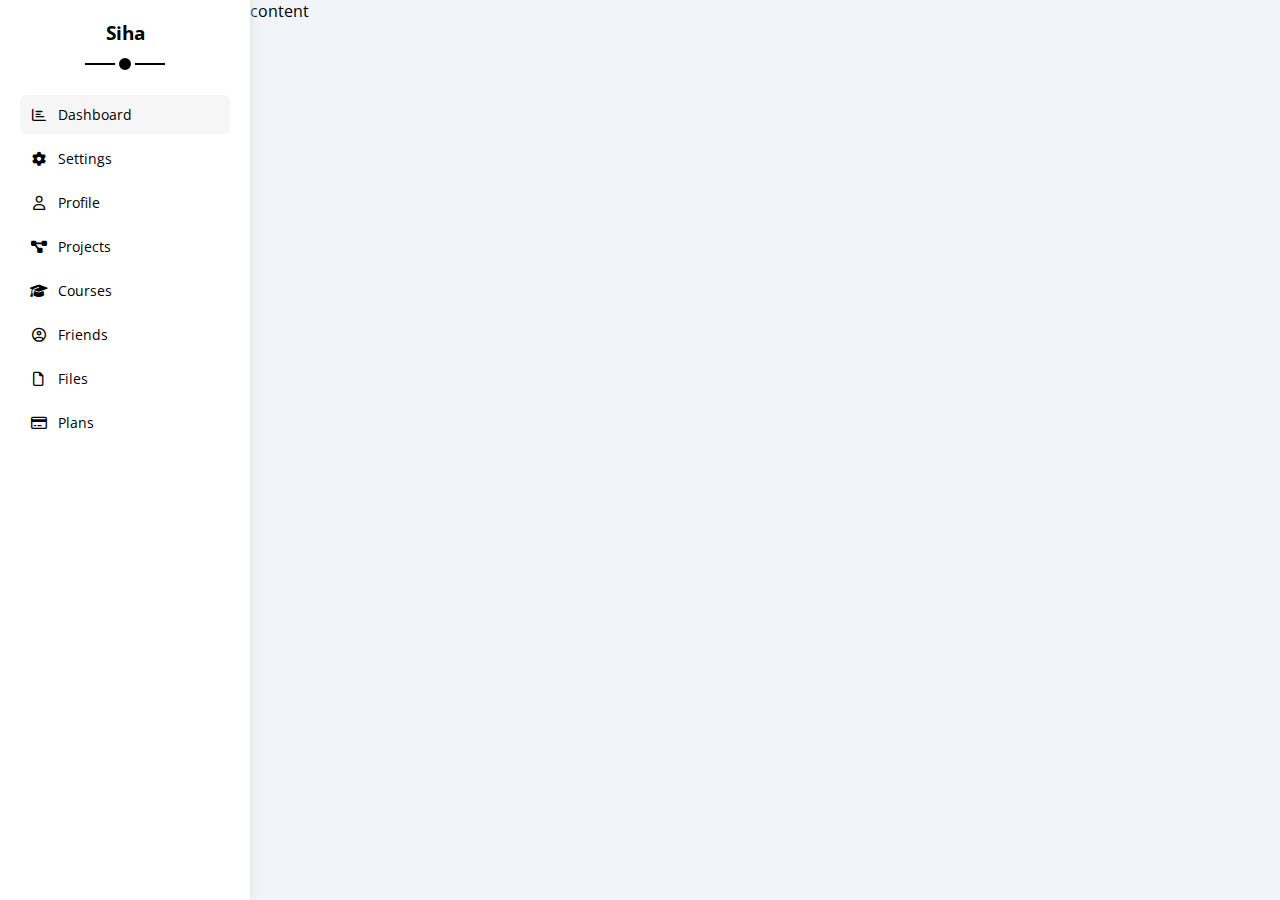
==== index.html @ 472c3530 "files and sidebar" ====
<!DOCTYPE html>
<html lang="en">
<head>
  <meta charset="UTF-8">
  <meta http-equiv="X-UA-Compatible" content="IE=edge">
  <meta name="viewport" content="width=device-width, initial-scale=1.0">
  <link rel="stylesheet" href="css/framework.css">
  <link rel="stylesheet" href="css/master.css">
  <link rel="stylesheet" href="css/all.min.css">
  <link rel="preconnect" href="https://fonts.googleapis.com" />
  <link rel="preconnect" href="https://fonts.gstatic.com" crossorigin />
  <link href="https://fonts.googleapis.com/css2?family=Open+Sans:wght@300;500&#038;display=swap" rel="stylesheet" />
  <title>Dashboard</title>
</head>
<body>
  <div class="page d-flex">
    <div class="sidebar bg-white p-20 p-relative">
      <h3 class="p-relative txt-c mt-0">Siha</h3>
      <ul>
        <li>
          <a class="active d-flex align-center fs-14 c-black rad-6 p-10" href="index.html">
            <i class="fa-regular fa-chart-bar fa-fw"></i>
            <span>Dashboard</span>
          </a>
        </li>
        <li>
          <a class="d-flex align-center fs-14 c-black rad-6 p-10" href="settings.html">
            <i class="fa-solid fa-gear fa-fw"></i>
            <span>Settings</span>
          </a>
        </li>
        <li>
          <a class="d-flex align-center fs-14 c-black rad-6 p-10" href="profile.html">
            <i class="fa-regular fa-user fa-fw"></i>
            <span>Profile</span>
          </a>
        </li>
        <li>
          <a class="d-flex align-center fs-14 c-black rad-6 p-10" href="projects.html">
            <i class="fa-solid fa-diagram-project fa-fw"></i>
            <span>Projects</span>
          </a>
        </li>
        <li>
          <a class="d-flex align-center fs-14 c-black rad-6 p-10" href="courses.html">
            <i class="fa-solid fa-graduation-cap fa-fw"></i>
            <span>Courses</span>
          </a>
        </li>
        <li>
          <a class="d-flex align-center fs-14 c-black rad-6 p-10" href="friends.html">
            <i class="fa-regular fa-circle-user fa-fw"></i>
            <span>Friends</span>
          </a>
        </li>
        <li>
          <a class="d-flex align-center fs-14 c-black rad-6 p-10" href="files.html">
            <i class="fa-regular fa-file fa-fw"></i>
            <span>Files</span>
          </a>
        </li>
        <li>
          <a class="d-flex align-center fs-14 c-black rad-6 p-10" href="plans.html">
            <i class="fa-regular fa-credit-card fa-fw"></i>
            <span>Plans</span>
          </a>
        </li>
      </ul>
    </div>
    <div class="content">content</div>
  </div>
</body>
</html>
---- css/framework.css ----
/* start box */
.d-flex {
  display: flex;
}
.align-center {
  align-items: center;
}
/* end box */
/* start padding + margin */
.p-10 {
  padding: 10px;
}
.p-20 {
  padding: 20px;
}
.m-20 {
  margin: 20px;
}
.mt-0 {
  margin-top: 0;
}
/* end padding + margin */
/* start color */
.bg-white {
  background-color: white;
}
.c-black {
  color: black;
}
/* end color */
/* start position */
.p-relative {
  position: relative;
}
/* end position */
/* start font */
.txt-c {
  text-align: center;
}
.fs-14 {
  font-size: 14px;
}
/* end font */
/* start border */
.rad-6 {
  border-radius: 6px;
}
/* end border */
---- css/master.css ----
* {
  box-sizing: border-box;
}
body {
  font-family: "Open Sans", sans-serif;
  margin: 0;
}
*:focus {
  outline: none;
}
a {
  text-decoration: none;
}
ul {
  list-style: none;
  padding: 0;
}
.page {
  background-color: #f1f5f9;
  min-height: 100vh;
}
/* start sidebar */
.sidebar {
  width: 250px;
  box-shadow: 0 0 10px #ddd;
}
.sidebar > h3 {
  margin-bottom: 50px;
}
.sidebar > h3::before,
.sidebar > h3::after {
  content: "";
  background-color: black;
  transform: translateX(-50%);
  position: absolute;
  left: 50%;
}
.sidebar > h3::before {
  width: 80px;
  height: 2px;
  bottom: -20px;
}
.sidebar > h3::after {
  width: 12px;
  height: 12px;
  bottom: -29px;
  border-radius: 50%;
  border: 4px solid white;
}
.sidebar ul li a {
  transition: 0.3s;
  margin-bottom: 5px;
}
.sidebar ul li a:hover,
.sidebar ul li a.active {
  background-color: #f6f6f6;
}
.sidebar ul li a span {
  font-size: 14px;
  margin-left: 10px;
}
@media (max-width: 767px) {
  .sidebar {
    width: 58px;
    padding: 10px;
  }
  .sidebar > h3 {
    font-size: 13px;
    margin-bottom: 15px;
  }
  .sidebar > h3::before,
  .sidebar > h3::after {
    display: none;
  }
  .sidebar ul li a span {
    display: none;
  }
}
/* end sidebar */
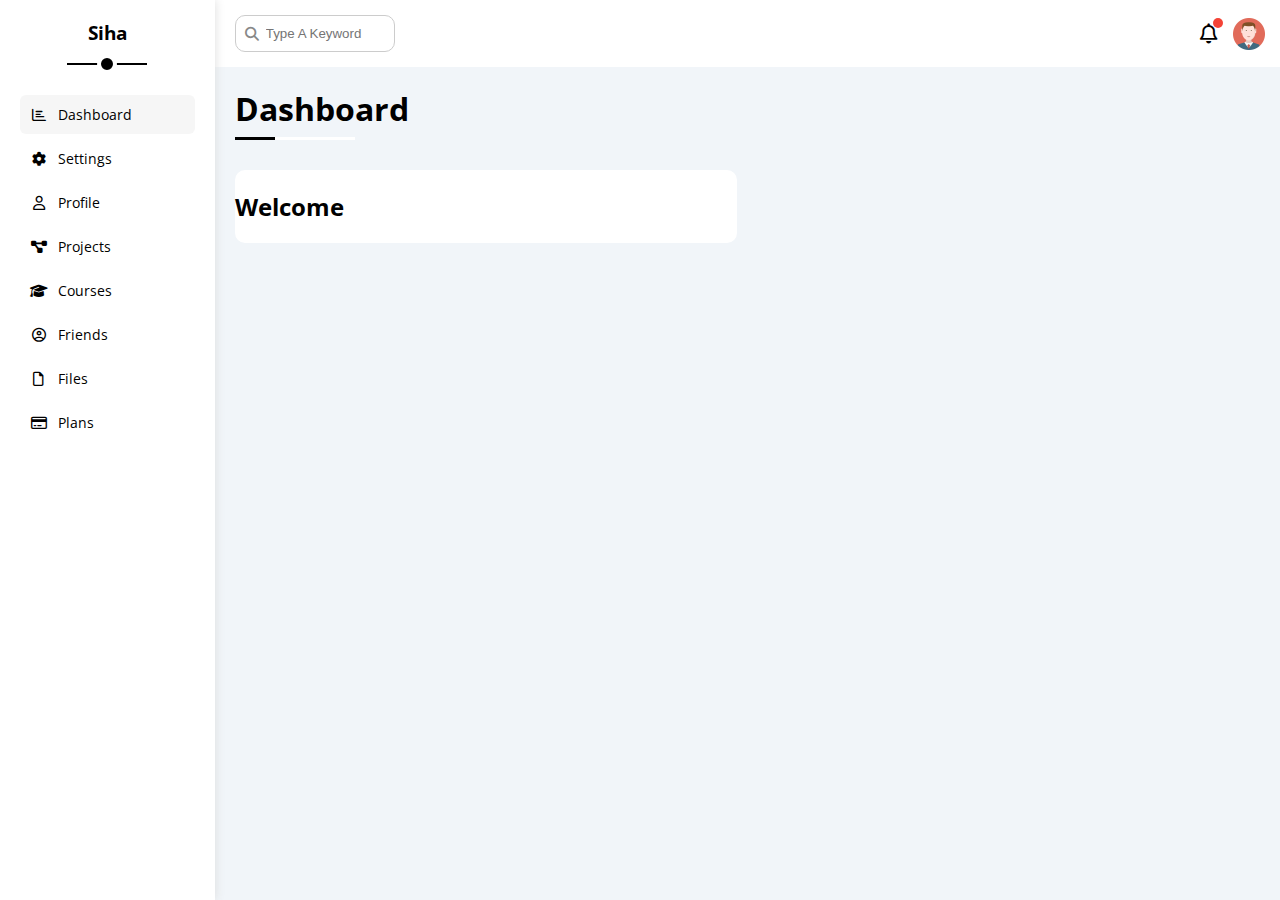
==== commit 3c09ee6e: "add header and content" ====
--- a/index.html
+++ b/index.html
@@ -67,7 +67,27 @@
         </li>
       </ul>
     </div>
-    <div class="content">content</div>
+    <div class="content w-full">
+      <!-- start head -->
+      <div class="head bg-white p-15 between-flex">
+        <div class="search p-relative">
+          <input class="p-10" type="search" placeholder="Type A Keyword">
+        </div>
+        <div class="icons d-flex align-center">
+          <span class="notification p-relative">
+            <i class="fa-regular fa-bell fa-lg"></i>
+          </span>
+          <img src="imgs/avatar.png" alt="photo">
+        </div>
+      </div>
+      <!-- end head -->
+      <h1 class="p-relative">Dashboard</h1>
+      <div class="wrapper d-grid gap-20">
+        <div class="welcome bg-white rad-10 txt-c-mobile block-mobile">
+          <h2>Welcome</h2>
+        </div>
+      </div>
+    </div>
   </div>
 </body>
 </html>--- a/css/framework.css
+++ b/css/framework.css
@@ -1,48 +1,247 @@
-/* start box */
+:root {
+  --blue-color: #0075ff;
+  --blue-alt-color: #0d69d5;
+  --orange-color: #f59e0b;
+  --green-color: #22c55e;
+  --red-color: #f44336;
+  --grey-color: #888;
+}
+/* Start Box */
 .d-flex {
   display: flex;
 }
+.f-wrap {
+  flex-wrap: wrap;
+}
 .align-center {
   align-items: center;
 }
-/* end box */
-/* start padding + margin */
+.space-between {
+  justify-content: space-between;
+}
+.d-grid {
+  display: grid;
+}
+.gap-20 {
+  gap: 20px;
+}
+.d-block {
+  display: block;
+}
+@media (max-width: 767px) {
+  .block-mobile {
+    display: block;
+  }
+  .hide-mobile {
+    display: none;
+  }
+}
+/* End Box */
+/* Start Padding + Margin */
 .p-10 {
   padding: 10px;
 }
+.p-15 {
+  padding: 15px;
+}
 .p-20 {
   padding: 20px;
 }
+.pt-10 {
+  padding-top: 10px;
+}
+.pt-15 {
+  padding-top: 15px;
+}
+.pt-20 {
+  padding-top: 20px;
+}
+.pb-10 {
+  padding-bottom: 10px;
+}
+.pb-15 {
+  padding-bottom: 15px;
+}
+.pb-20 {
+  padding-bottom: 20px;
+}
+.pl-15 {
+  padding-left: 15px;
+}
+.m-0 {
+  margin: 0;
+}
+.m-15 {
+  margin: 15px;
+}
 .m-20 {
   margin: 20px;
 }
 .mt-0 {
   margin-top: 0;
 }
-/* end padding + margin */
-/* start color */
+.mt-5 {
+  margin-top: 5px;
+}
+.mt-10 {
+  margin-top: 10px;
+}
+.mt-15 {
+  margin-top: 15px;
+}
+.mt-20 {
+  margin-top: 20px;
+}
+.mt-25 {
+  margin-top: 25px;
+}
+.mr-10 {
+  margin-right: 10px;
+}
+.mr-15 {
+  margin-right: 15px;
+}
+.mb-5 {
+  margin-bottom: 5px;
+}
+.mb-10 {
+  margin-bottom: 10px;
+}
+.mb-15 {
+  margin-bottom: 15px;
+}
+.mb-20 {
+  margin-bottom: 20px;
+}
+.mb-25 {
+  margin-bottom: 25px;
+}
+/* End Padding + Margin */
+/* Start Color */
+.c-black {
+  color: black;
+}
+.c-white {
+  color: white;
+}
+.c-grey {
+  color: var(--grey-color);
+}
+.c-red {
+  color: var(--red-color);
+}
+.c-green {
+  color: var(--green-color);
+}
+.c-blue {
+  color: var(--blue-color);
+}
+.c-orange {
+  color: var(--orange-color);
+}
+.bg-red {
+  background-color: var(--red-color);
+}
+.bg-green {
+  background-color: var(--green-color);
+}
+.bg-blue {
+  background-color: var(--blue-color);
+}
+.bg-orange {
+  background-color: var(--orange-color);
+}
 .bg-white {
   background-color: white;
 }
-.c-black {
-  color: black;
-}
-/* end color */
-/* start position */
+.bg-eee {
+  background-color: #eee;
+}
+/* End Color */
+/* Start Position */
 .p-relative {
   position: relative;
 }
-/* end position */
-/* start font */
+.p-absolute {
+  position: absolute;
+}
+/* End Position */
+/* Start Font */
 .txt-c {
   text-align: center;
 }
+.fs-13 {
+  font-size: 13px;
+}
 .fs-14 {
   font-size: 14px;
 }
-/* end font */
-/* start border */
+.fs-15 {
+  font-size: 15px;
+}
+.fs-25 {
+  font-size: 25px;
+}
+.fw-bold {
+  font-weight: bold;
+}
+@media (max-width: 767px) {
+  .txt-c-mobile {
+    text-align: center;
+  }
+}
+/* End Font */
+/* Start Border */
 .rad-6 {
   border-radius: 6px;
 }
-/* end border */+.rad-10 {
+  border-radius: 10px;
+}
+.rad-half {
+  border-radius: 50%;
+}
+.b-none {
+  border: none;
+}
+.border-ccc {
+  border: 1px solid #ccc;
+}
+.border-eee {
+  border: 1px solid #eee;
+}
+
+/* End Border */
+/* Start Width + Height */
+.w-full {
+  width: 100%;
+}
+.w-100 {
+  width: 100px;
+}
+.w-fit {
+  width: fit-content;
+}
+.h-full {
+  height: 100%;
+}
+.h-100 {
+  height: 100px;
+}
+/* End Width + Height */
+/* Start Components */
+.center-flex {
+  display: flex;
+  align-items: center;
+  justify-content: center;
+}
+.between-flex {
+  display: flex;
+  align-items: center;
+  justify-content: space-between;
+}
+.btn-shape {
+  padding: 4px 10px;
+  border-radius: 6px;
+}
+/* End Components */--- a/css/master.css
+++ b/css/master.css
@@ -1,3 +1,11 @@
+:root {
+  --blue-color: #0075ff;
+  --blue-alt-color: #0d69d5;
+  --orange-color: #f59e0b;
+  --green-color: #22c55e;
+  --red-color: #f44336;
+  --grey-color: #888;
+}
 * {
   box-sizing: border-box;
 }
@@ -14,6 +22,18 @@
 ul {
   list-style: none;
   padding: 0;
+}
+::-webkit-scrollbar {
+  width: 15px;
+}
+::-webkit-scrollbar-track {
+  background-color: white;
+}
+::-webkit-scrollbar-thumb {
+  background-color: var(--blue-color);
+}
+::-webkit-scrollbar-thumb:hover {
+  background-color: var(--blue-alt-color);
 }
 .page {
   background-color: #f1f5f9;
@@ -76,4 +96,81 @@
     display: none;
   }
 }
-/* end sidebar */+/* end sidebar */
+/* start content */
+.content {
+  overflow: hidden;
+}
+.head .search::before {
+  font-family: var(--fa-style-family-classic);
+  content: "\f002";
+  font-weight: 900;
+  position: absolute;
+  left: 15px;
+  top: 50%;
+  transform: translateY(-50%);
+  font-size: 14px;
+  color: var(--grey-color);
+}
+.head .search input {
+  border: 1px solid #ccc;
+  border-radius: 10px;
+  margin-left: 5px;
+  padding-left: 30px;
+  width: 160px;
+  transition: width 0.3s; 
+}
+.head .search input:focus {
+  width: 200px;
+}
+.head .search input:focus::placeholder {
+  opacity: 0;
+}
+.head .icons .notification::before {
+  content: "";
+  position: absolute;
+  width: 10px;
+  height: 10px;
+  background: var(--red-color);
+  border-radius: 50%;
+  right: -5px;
+  top: -5px;
+}
+.head .icons img {
+  width: 32px;
+  height: 32px;
+  margin-left: 15px;
+}
+.page h1 {
+  margin: 20px 20px 40px;
+}
+.page h1::before,
+.page h1::after {
+  content: "";
+  height: 3px;
+  position: absolute;
+  bottom: -10px;
+  left: 0;
+}
+.page h1::before {
+  background-color: white;
+  width: 120px;
+}
+.page h1::after {
+  background-color: black;
+  width: 40px;
+}
+.wrapper {
+  grid-template-columns: repeat(auto-fill, minmax(450px, 1fr));
+  margin-left: 20px;
+  margin-right: 20px;
+}
+@media (max-width: 767px) {
+  .wrapper {
+    grid-template-columns: minmax(200px, 1fr);
+    margin-left: 10px;
+    margin-right: 10px;
+    gap: 10px;
+  }
+}
+/* end content */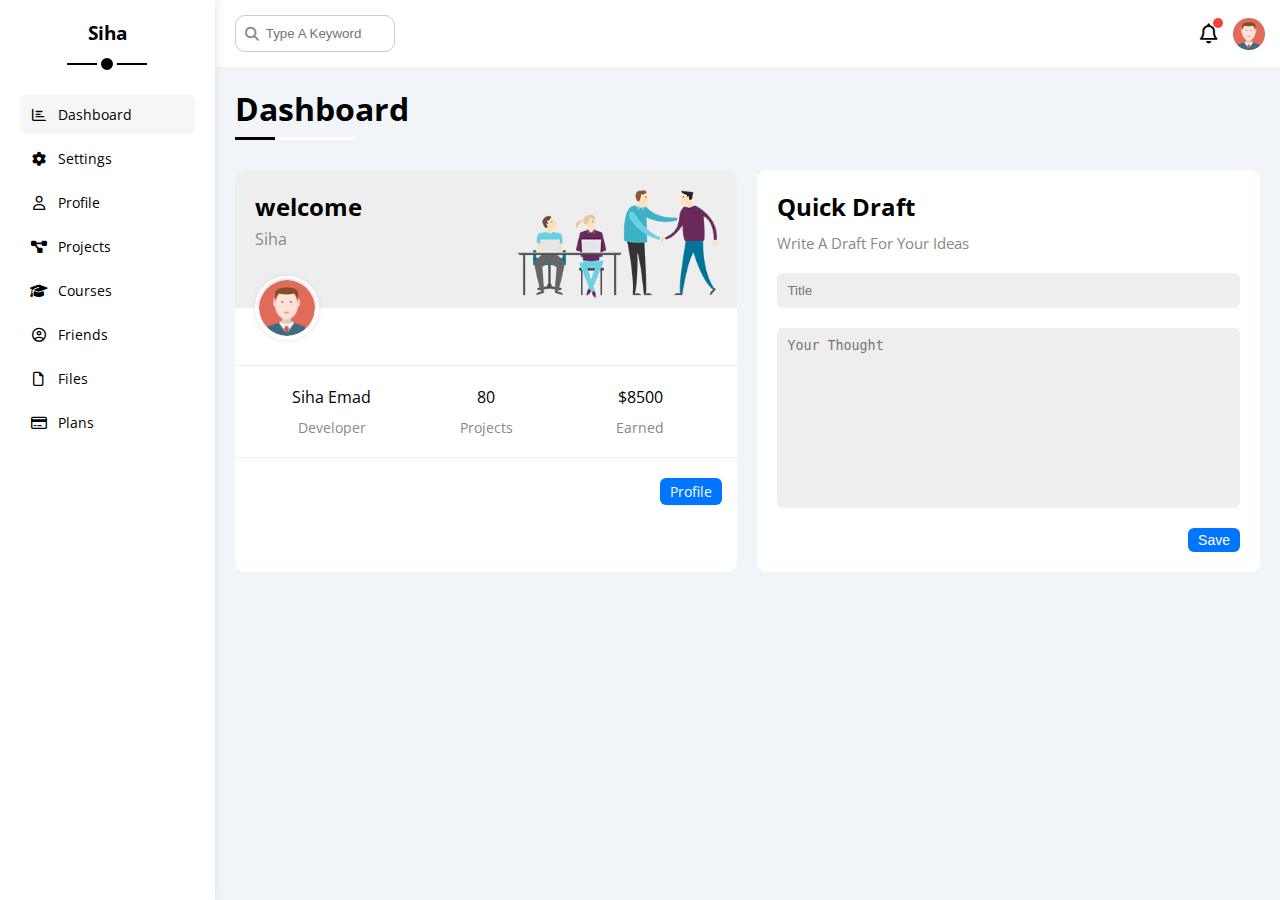
==== commit 2a3867c1: "add 2 widget" ====
--- a/index.html
+++ b/index.html
@@ -83,9 +83,35 @@
       <!-- end head -->
       <h1 class="p-relative">Dashboard</h1>
       <div class="wrapper d-grid gap-20">
+        <!-- start welcome widget -->
         <div class="welcome bg-white rad-10 txt-c-mobile block-mobile">
-          <h2>Welcome</h2>
+          <div class="intro p-20 d-flex space-between bg-eee">
+            <div>
+              <h2 class="m-0">welcome</h2>
+              <p class="c-grey mt-5">Siha</p>
+            </div>
+            <img class="hide-mobile" src="imgs/welcome.png" alt="photo">
+          </div>
+          <img src="imgs/avatar.png" alt="photo" class="avatar">
+          <div class="body txt-c d-flex p-20 mt-20 mb-20 block-mobile">
+            <div>Siha Emad <span class="d-block c-grey fs-14 mt-10">Developer</span></div>
+            <div>80 <span class="d-block c-grey fs-14 mt-10">Projects</span></div>
+            <div>$8500 <span class="d-block c-grey fs-14 mt-10">Earned</span></div>
+          </div>
+          <a href="profile.html" class="visit d-block fs-14 bg-blue c-white w-fit btn-shape">Profile</a>
         </div>
+        <!-- end welcome widget -->
+        <!-- start quick draft widget -->
+        <div class="quick-draft p-20 bg-white rad-10">
+          <h2 class="mt-0 mb-10">Quick Draft</h2>
+          <p class="mt-0 mb-20 c-grey fs-15">Write A Draft For Your Ideas</p>
+          <form>
+            <input class="d-block mb-20 w-full p-10 b-none bg-eee rad-6" type="text" placeholder="Title">
+            <textarea class="d-block mb-20 w-full p-10 b-none bg-eee rad-6" placeholder="Your Thought"></textarea>
+            <input class="save d-block fs-14 bg-blue c-white b-none w-fit btn-shape" type="submit" value="Save">
+          </form>
+        </div>
+        <!-- end quick draft widget -->
       </div>
     </div>
   </div>
--- a/css/master.css
+++ b/css/master.css
@@ -173,4 +173,62 @@
     gap: 10px;
   }
 }
-/* end content */+/* end content */
+/* start welcome widget */
+.welcome {
+  overflow: hidden;
+}
+.welcome .intro img {
+  width: 200px;
+  margin-bottom: -10px;
+}
+.welcome .avatar {
+  width: 64px;
+  height: 64px;
+  border: 2px solid white;
+  border-radius: 50%;
+  padding: 2px;
+  box-shadow: 0 0 5px #ddd;
+  margin-left: 20px;
+  margin-top: -32px;
+}
+.welcome .body {
+  border-top: 1px solid #eee;
+  border-bottom: 1px solid #eee;
+}
+.welcome .body > div {
+  flex: 1;
+}
+.welcome .visit {
+  margin: 0 15px 15px auto;
+  transition: 0.3s;
+}
+.welcome .visit:hover {
+  background-color: var(--blue-alt-color);
+}
+@media (max-width: 767px) {
+  .welcome .intro {
+    padding-bottom: 30px;
+  }
+  .welcome .avatar {
+    margin-left: 0;
+  }
+  .welcome .body > div:not(:last-child) {
+    margin-bottom: 20px;
+  }
+}
+/* end welcome widget */
+/* start quick draft widget */
+.quick-draft textarea {
+  resize: none;
+  min-height: 180px;
+}
+.quick-draft .save {
+  margin-left: auto;
+  transition: 0.3s;
+  cursor: pointer;
+}
+.quick-draft .save:hover {
+  background-color: var(--blue-alt-color);
+}
+/* end quick draft widget */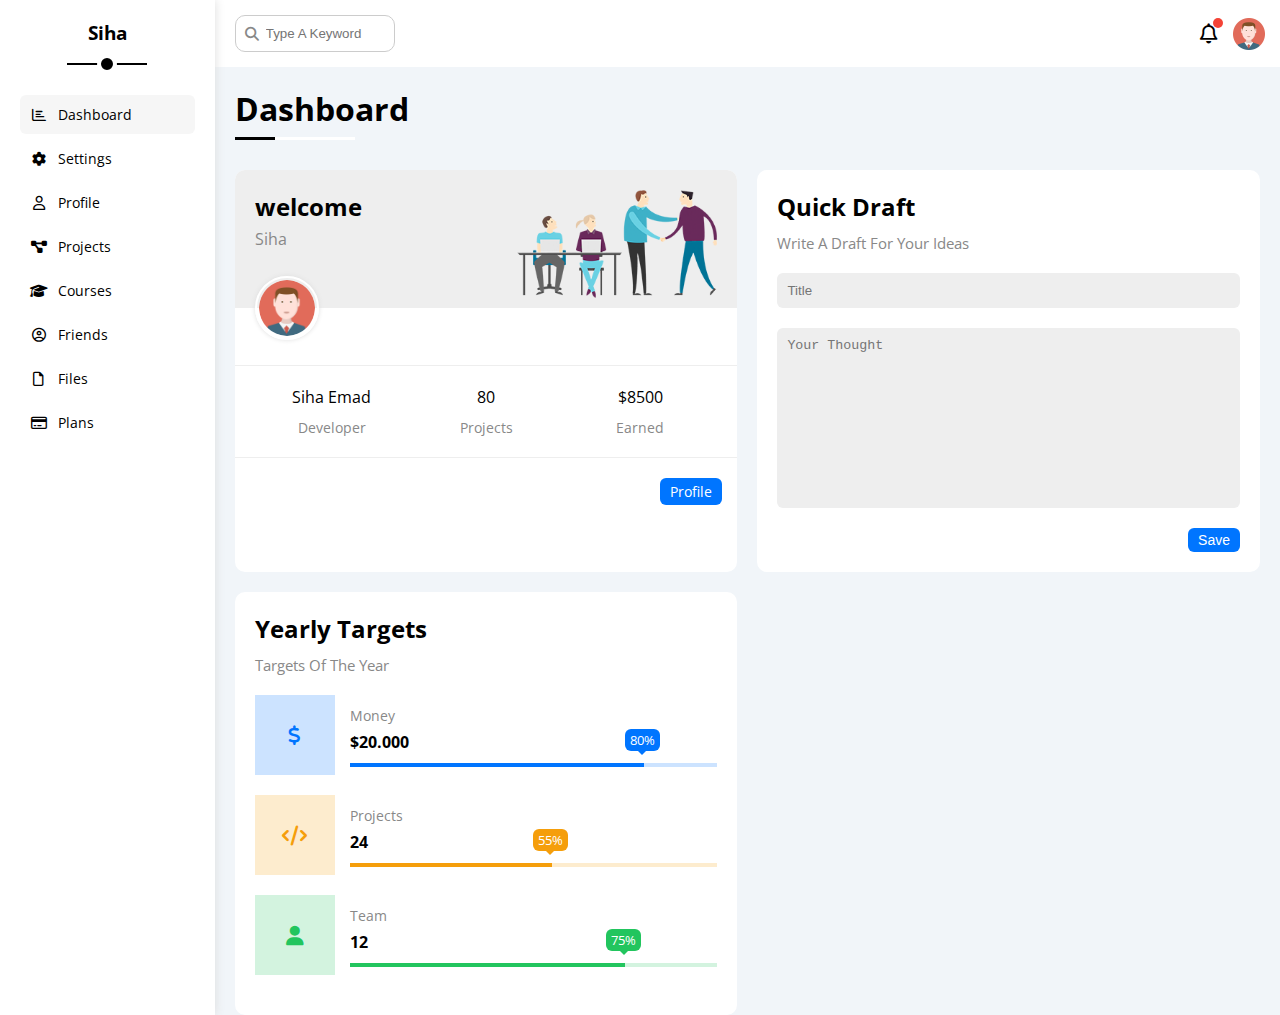
==== commit 8c56be41: "add targets widget" ====
--- a/index.html
+++ b/index.html
@@ -112,6 +112,54 @@
           </form>
         </div>
         <!-- end quick draft widget -->
+        <!-- start targets -->
+        <div class="targets p-20 bg-white rad-10">
+          <h2 class="mt-0 mb-10">Yearly Targets</h2>
+          <p class="mt-0 mb-20 c-grey fs-15">Targets Of The Year</p>
+          <div class="target-row mb-20 d-flex align-center blue">
+            <div class="icon center-flex">
+              <i class="fa-solid fa-dollar-sign fa-lg c-blue"></i>
+            </div>
+            <div class="details">
+              <span class="fs-14 c-grey">Money</span>
+              <span class="d-block mt-5 mb-10 fw-bold">$20.000</span>
+              <div class="progress p-relative">
+                <span class="bg-blue blue" style="width: 80%">
+                  <span class="bg-blue">80%</span>
+                </span>
+              </div>
+            </div>
+          </div>
+          <div class="target-row mb-20 d-flex align-center orange">
+            <div class="icon center-flex">
+              <i class="fa-solid fa-code fa-lg c-orange"></i>
+            </div>
+            <div class="details">
+              <span class="fs-14 c-grey">Projects</span>
+              <span class="d-block mt-5 mb-10 fw-bold">24</span>
+              <div class="progress p-relative">
+                <span class="bg-orange orange" style="width: 55%">
+                  <span class="bg-orange">55%</span>
+                </span>
+              </div>
+            </div>
+          </div>
+          <div class="target-row mb-20 d-flex align-center green">
+            <div class="icon center-flex">
+              <i class="fa-solid fa-user fa-lg c-green"></i>
+            </div>
+            <div class="details">
+              <span class="fs-14 c-grey">Team</span>
+              <span class="d-block mt-5 mb-10 fw-bold">12</span>
+              <div class="progress p-relative">
+                <span class="bg-green green" style="width: 75%">
+                  <span class="bg-green">75%</span>
+                </span>
+              </div>
+            </div>
+          </div>
+        </div>
+        <!-- end targets -->
       </div>
     </div>
   </div>
--- a/css/master.css
+++ b/css/master.css
@@ -231,4 +231,63 @@
 .quick-draft .save:hover {
   background-color: var(--blue-alt-color);
 }
-/* end quick draft widget */+/* end quick draft widget */
+/* start targets */
+.targets .target-row .icon {
+  width: 80px;
+  height: 80px;
+  margin-right: 15px;
+}
+.targets .details {
+  flex: 1;
+}
+.targets .details .progress {
+  height: 4px;
+}
+.targets .details .progress > span {
+  position: absolute;
+  left: 0;
+  top: 0;
+  height: 100%;
+}
+.targets .details .progress > span span {
+  position: absolute;
+  bottom: 16px;
+  right: -16px;
+  color: white;
+  padding: 2px 5px;
+  border-radius: 6px;
+  font-size: 13px;
+}
+.targets .details .progress > span span::after {
+  content: "";
+  border-color: transparent;
+  border-width: 5px;
+  border-style: solid;
+  position: absolute;
+  bottom: -9px;
+  left: 50%;
+  transform: translateX(-50%);
+}
+.targets .details .progress > .blue span::after {
+  border-top-color: var(--blue-color);
+}
+.targets .details .progress > .orange span::after {
+  border-top-color: var(--orange-color);
+}
+.targets .details .progress > .green span::after {
+  border-top-color: var(--green-color);
+}
+.blue .icon,
+.blue .progress {
+  background-color: rgb(0 117 255 / 20%);
+}
+.orange .icon,
+.orange .progress {
+  background-color: rgb(245 158 11 / 20%);
+}
+.green .icon,
+.green .progress {
+  background-color: rgb(34 197 94 / 20%);
+}
+/* end targets */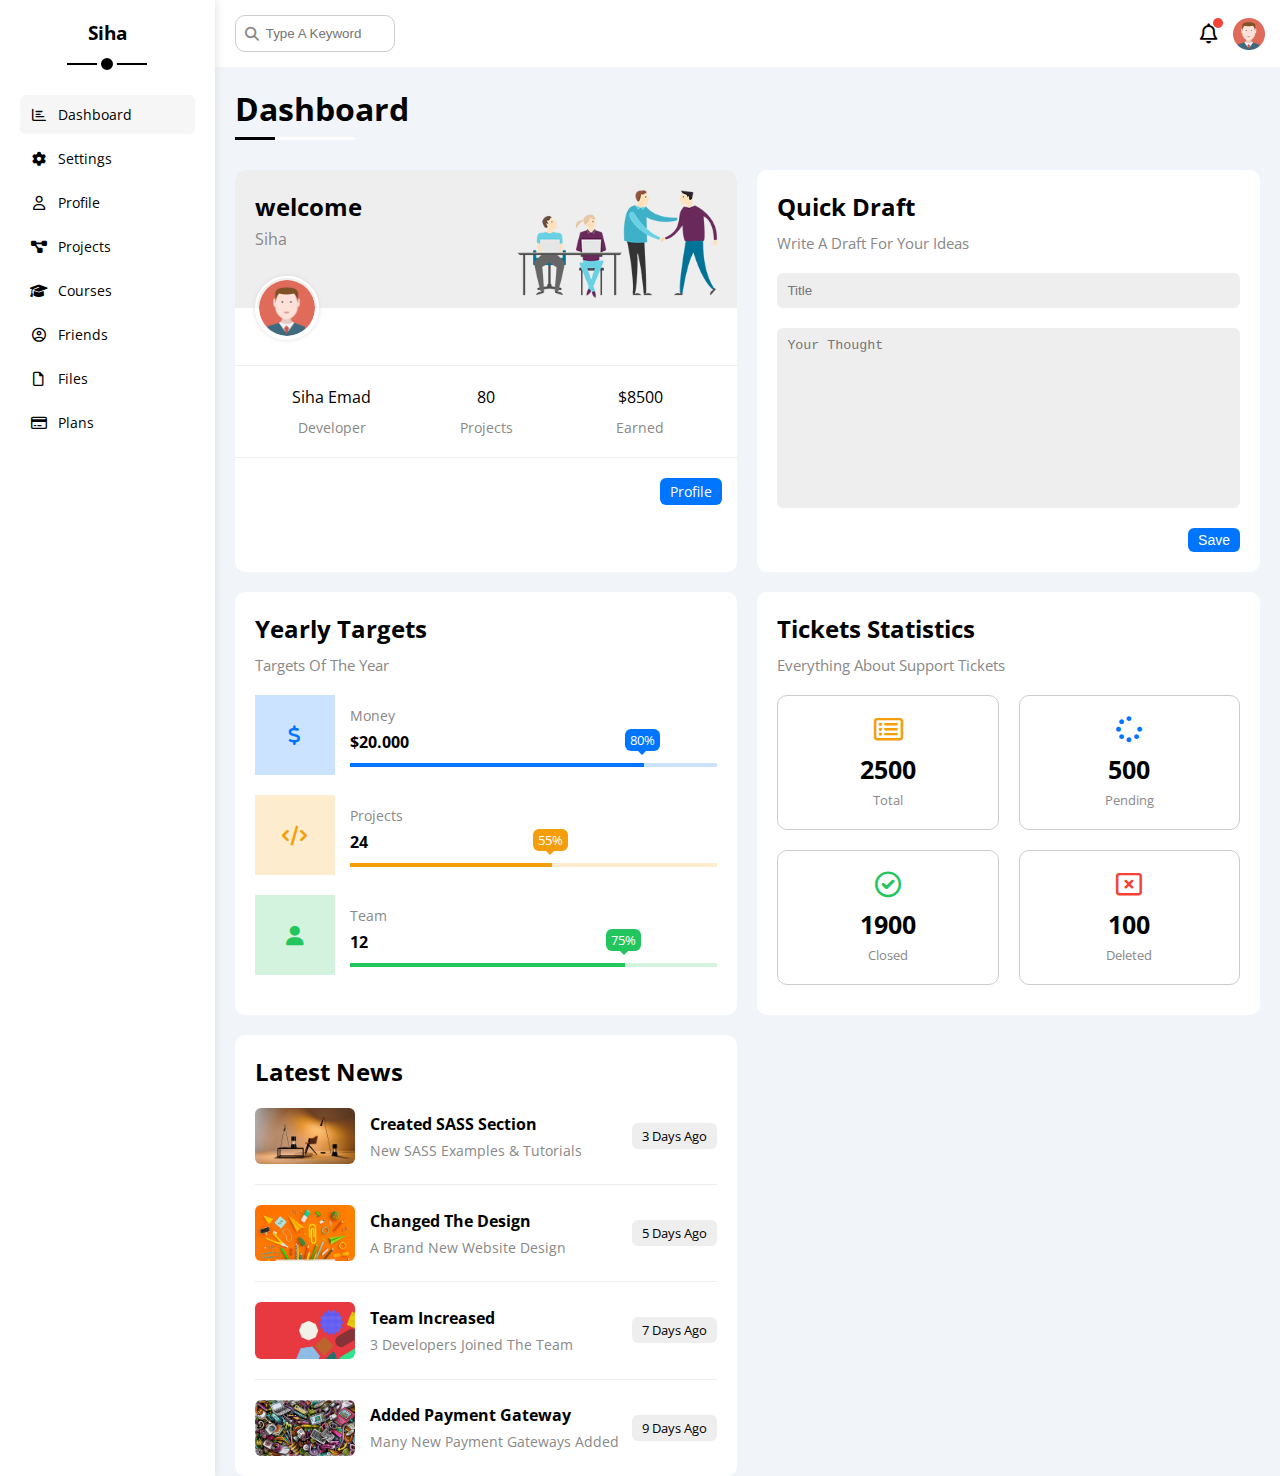
==== commit b5c87a4f: "add 2 widget" ====
--- a/index.html
+++ b/index.html
@@ -112,7 +112,7 @@
           </form>
         </div>
         <!-- end quick draft widget -->
-        <!-- start targets -->
+        <!-- start targets widget -->
         <div class="targets p-20 bg-white rad-10">
           <h2 class="mt-0 mb-10">Yearly Targets</h2>
           <p class="mt-0 mb-20 c-grey fs-15">Targets Of The Year</p>
@@ -159,7 +159,72 @@
             </div>
           </div>
         </div>
-        <!-- end targets -->
+        <!-- end targets widget -->
+        <!-- start ticket widget -->
+        <div class="tickets p-20 bg-white rad-10">
+          <h2 class="mt-0 mb-10">Tickets Statistics</h2>
+          <p class="mt-0 mb-20 c-grey fs-15">Everything About Support Tickets</p>
+          <div class="d-flex txt-c gap-20 f-wrap">
+            <div class="box p-20 rad-10 fs-13 c-grey">
+              <i class="fa-regular fa-rectangle-list fa-2x mb-10 c-orange"></i>
+              <span class="d-block c-black fw-bold fs-25 mb-5">2500</span>
+              Total
+            </div>
+            <div class="box p-20 rad-10 fs-13 c-grey">
+              <i class="fa-solid fa-spinner fa-2x mb-10 c-blue"></i>
+              <span class="d-block c-black fw-bold fs-25 mb-5">500</span>
+              Pending
+            </div>
+            <div class="box p-20 rad-10 fs-13 c-grey">
+              <i class="fa-regular fa-circle-check fa-2x mb-10 c-green"></i>
+              <span class="d-block c-black fw-bold fs-25 mb-5">1900</span>
+              Closed
+            </div>
+            <div class="box p-20 rad-10 fs-13 c-grey">
+              <i class="fa-regular fa-rectangle-xmark fa-2x mb-10 c-red"></i>
+              <span class="d-block c-black fw-bold fs-25 mb-5">100</span>
+              Deleted
+            </div>
+          </div>
+        </div>
+        <!-- end ticket widget -->
+        <!-- start latest news -->
+        <div class="latest-news p-20 bg-white rad-10 txt-c-mobile">
+          <h2 class="mt-0 mb-20">Latest News</h2>
+          <div class="news-row d-flex align-center">
+            <img src="imgs/news-01.png" alt="photo">
+            <div class="info">
+              <h3>Created SASS Section</h3>
+              <p class="m-0 fs-14 c-grey">New SASS Examples & Tutorials</p>
+            </div>
+            <div class="btn-shape bg-eee fs-13 label">3 Days Ago</div>
+          </div>
+          <div class="news-row d-flex align-center">
+            <img src="imgs/news-02.png" alt="photo">
+            <div class="info">
+              <h3>Changed The Design</h3>
+              <p class="m-0 fs-14 c-grey">A Brand New Website Design</p>
+            </div>
+            <div class="btn-shape bg-eee fs-13 label">5 Days Ago</div>
+          </div>
+          <div class="news-row d-flex align-center">
+            <img src="imgs/news-03.png" alt="photo">
+            <div class="info">
+              <h3>Team Increased</h3>
+              <p class="m-0 fs-14 c-grey">3 Developers Joined The Team</p>
+            </div>
+            <div class="btn-shape bg-eee fs-13 label">7 Days Ago</div>
+          </div>
+          <div class="news-row d-flex align-center">
+            <img src="imgs/news-04.png" alt="photo">
+            <div class="info">
+              <h3>Added Payment Gateway</h3>
+              <p class="m-0 fs-14 c-grey">Many New Payment Gateways Added</p>
+            </div>
+            <div class="btn-shape bg-eee fs-13 label">9 Days Ago</div>
+          </div>
+        </div>
+        <!-- end latest news -->
       </div>
     </div>
   </div>
--- a/css/master.css
+++ b/css/master.css
@@ -290,4 +290,43 @@
 .green .progress {
   background-color: rgb(34 197 94 / 20%);
 }
-/* end targets */+/* end targets */
+/* start tickets */
+.tickets .box {
+  border: 1px solid #ccc;
+  width: calc(50% - 10px);
+}
+@media (max-width: 767px) {
+  .tickets .box {
+    width: 100%;
+  }
+}
+/* end tickets */
+/* start latest news */
+.latest-news .news-row:not(:last-of-type) {
+  margin-bottom: 20px;
+  padding-bottom: 20px;
+  border-bottom: 1px solid #eee;
+}
+.latest-news .news-row img {
+  width: 100px;
+  border-radius: 6px;
+  margin-right: 15px;
+}
+.latest-news .info {
+  flex-grow: 1;
+}
+.latest-news .info h3 {
+  margin: 0 0 6px;
+  font-size: 16px;
+}
+@media (max-width: 767px) {
+  .latest-news .news-row {
+    display: block;
+  }
+  .latest-news .news-row .label {
+    margin: 10px auto;
+    width: fit-content;
+  }
+}
+/* end latest news */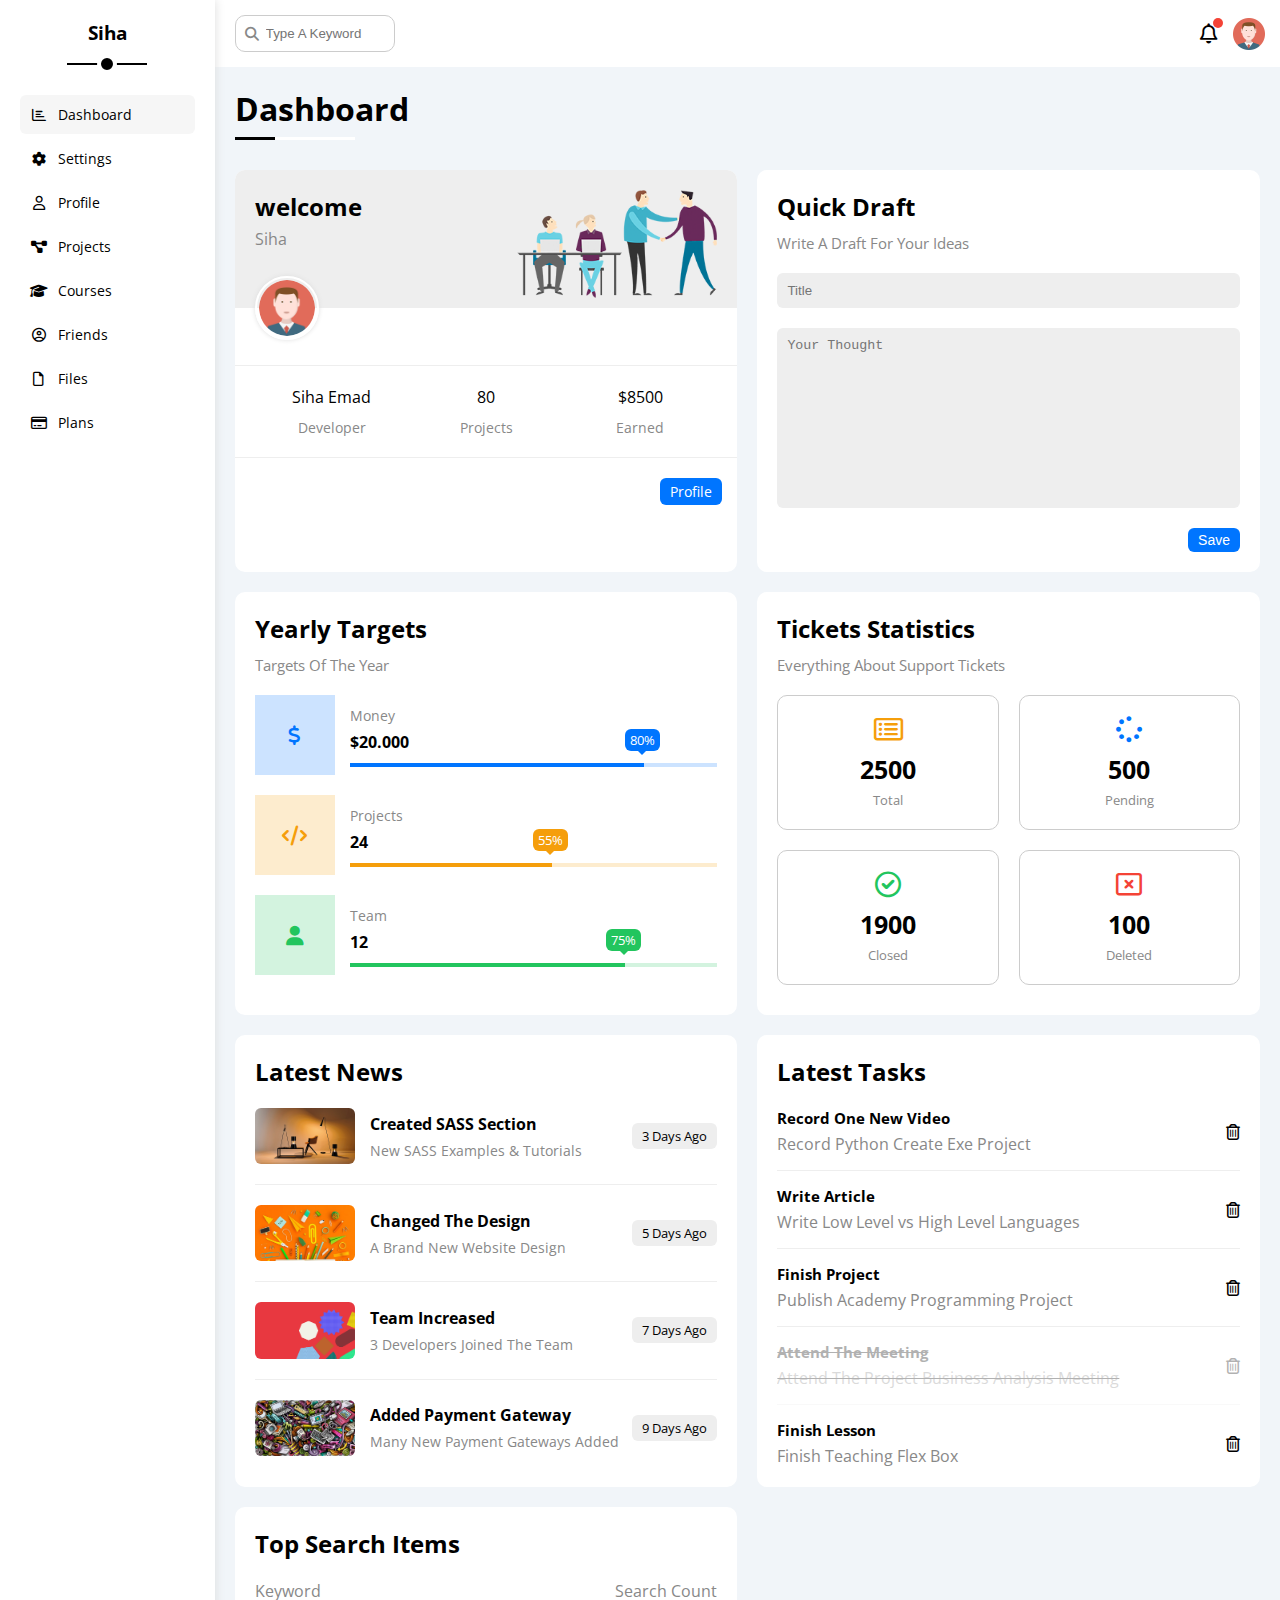
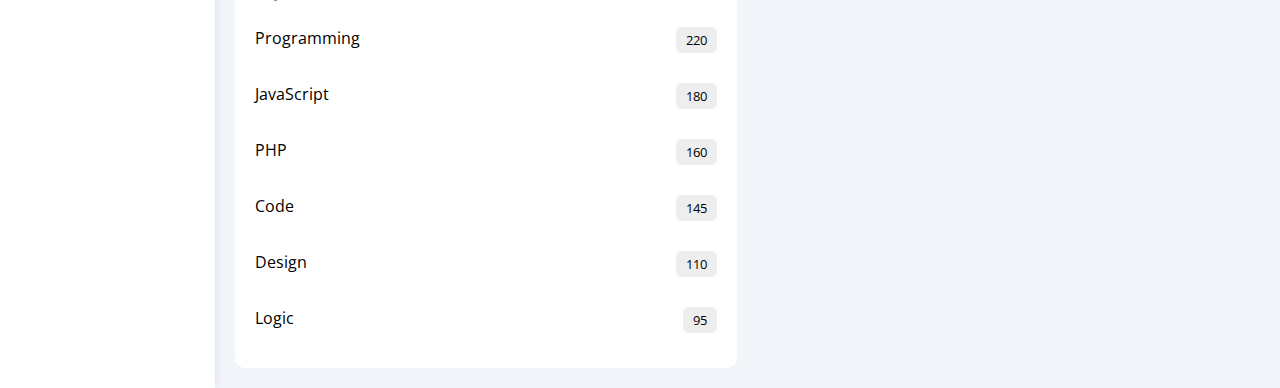
==== commit 334dd71d: "add 2 widget" ====
--- a/index.html
+++ b/index.html
@@ -225,6 +225,79 @@
           </div>
         </div>
         <!-- end latest news -->
+        <!-- start tasks -->
+        <div class="tasks p-20 bg-white rad-10">
+          <h2 class="mt-0 mb-20">Latest Tasks</h2>
+          <div class="task-row between-flex">
+            <div class="info">
+              <h3 class="mt-0 mb-5 fs-15">Record One New Video</h3>
+              <p class="m-0 c-grey">Record Python Create Exe Project</p>
+            </div>
+            <i class="fa-regular fa-trash-can delete"></i>
+          </div>
+          <div class="task-row between-flex">
+            <div class="info">
+              <h3 class="mt-0 mb-5 fs-15">Write Article</h3>
+              <p class="m-0 c-grey">Write Low Level vs High Level Languages</p>
+            </div>
+            <i class="fa-regular fa-trash-can delete"></i>
+          </div>
+          <div class="task-row between-flex">
+            <div class="info">
+              <h3 class="mt-0 mb-5 fs-15">Finish Project</h3>
+              <p class="m-0 c-grey">Publish Academy Programming Project</p>
+            </div>
+            <i class="fa-regular fa-trash-can delete"></i>
+          </div>
+          <div class="task-row between-flex done">
+            <div class="info">
+              <h3 class="mt-0 mb-5 fs-15">Attend The Meeting</h3>
+              <p class="m-0 c-grey">Attend The Project Business Analysis Meeting</p>
+            </div>
+            <i class="fa-regular fa-trash-can delete"></i>
+          </div>
+          <div class="task-row between-flex">
+            <div class="info">
+              <h3 class="mt-0 mb-5 fs-15">Finish Lesson</h3>
+              <p class="m-0 c-grey">Finish Teaching Flex Box</p>
+            </div>
+            <i class="fa-regular fa-trash-can delete"></i>
+          </div>
+        </div>
+        <!-- end tasks -->
+        <!-- start top search word widget -->
+        <div class="search-items p-20 bg-white rad-10">
+          <h2 class="mt-0 mb-20">Top Search Items</h2>
+          <div class="items-head d-flex space-between c-grey mb-10">
+            <div>Keyword</div>
+            <div>Search Count</div>
+          </div>
+          <div class="items d-flex space-between pt-15 pb-15">
+            <span>Programming</span>
+            <span class="bg-eee fs-13 btn-shape">220</span>
+          </div>
+          <div class="items d-flex space-between pt-15 pb-15">
+            <span>JavaScript</span>
+            <span class="bg-eee btn-shape fs-13">180</span>
+          </div>
+          <div class="items d-flex space-between pt-15 pb-15">
+            <span>PHP</span>
+            <span class="bg-eee btn-shape fs-13">160</span>
+          </div>
+          <div class="items d-flex space-between pt-15 pb-15">
+            <span>Code</span>
+            <span class="bg-eee btn-shape fs-13">145</span>
+          </div>
+          <div class="items d-flex space-between pt-15 pb-15">
+            <span>Design</span>
+            <span class="bg-eee btn-shape fs-13">110</span>
+          </div>
+          <div class="items d-flex space-between pt-15 pb-15">
+            <span>Logic</span>
+            <span class="bg-eee btn-shape fs-13">95</span>
+          </div>
+        </div>
+        <!-- end top search word widget -->
       </div>
     </div>
   </div>
--- a/css/master.css
+++ b/css/master.css
@@ -164,6 +164,7 @@
   grid-template-columns: repeat(auto-fill, minmax(450px, 1fr));
   margin-left: 20px;
   margin-right: 20px;
+  margin-bottom: 20px;
 }
 @media (max-width: 767px) {
   .wrapper {
@@ -329,4 +330,27 @@
     width: fit-content;
   }
 }
-/* end latest news */+/* end latest news */
+/* start tasks */
+.tasks .task-row:not(:last-of-type) {
+  margin-bottom: 15px;
+  padding-bottom: 15px;
+  border-bottom: 1px solid #eee;
+}
+.tasks .info {
+  flex-grow: 1;
+}
+.tasks .done {
+  opacity: 0.3;
+}
+.tasks .done .info {
+  text-decoration: line-through;
+}
+.tasks .delete {
+  cursor: pointer;
+  transition: 0.3s;
+}
+.tasks .delete:hover {
+  color: var(--red-color);
+}
+/* end tasks */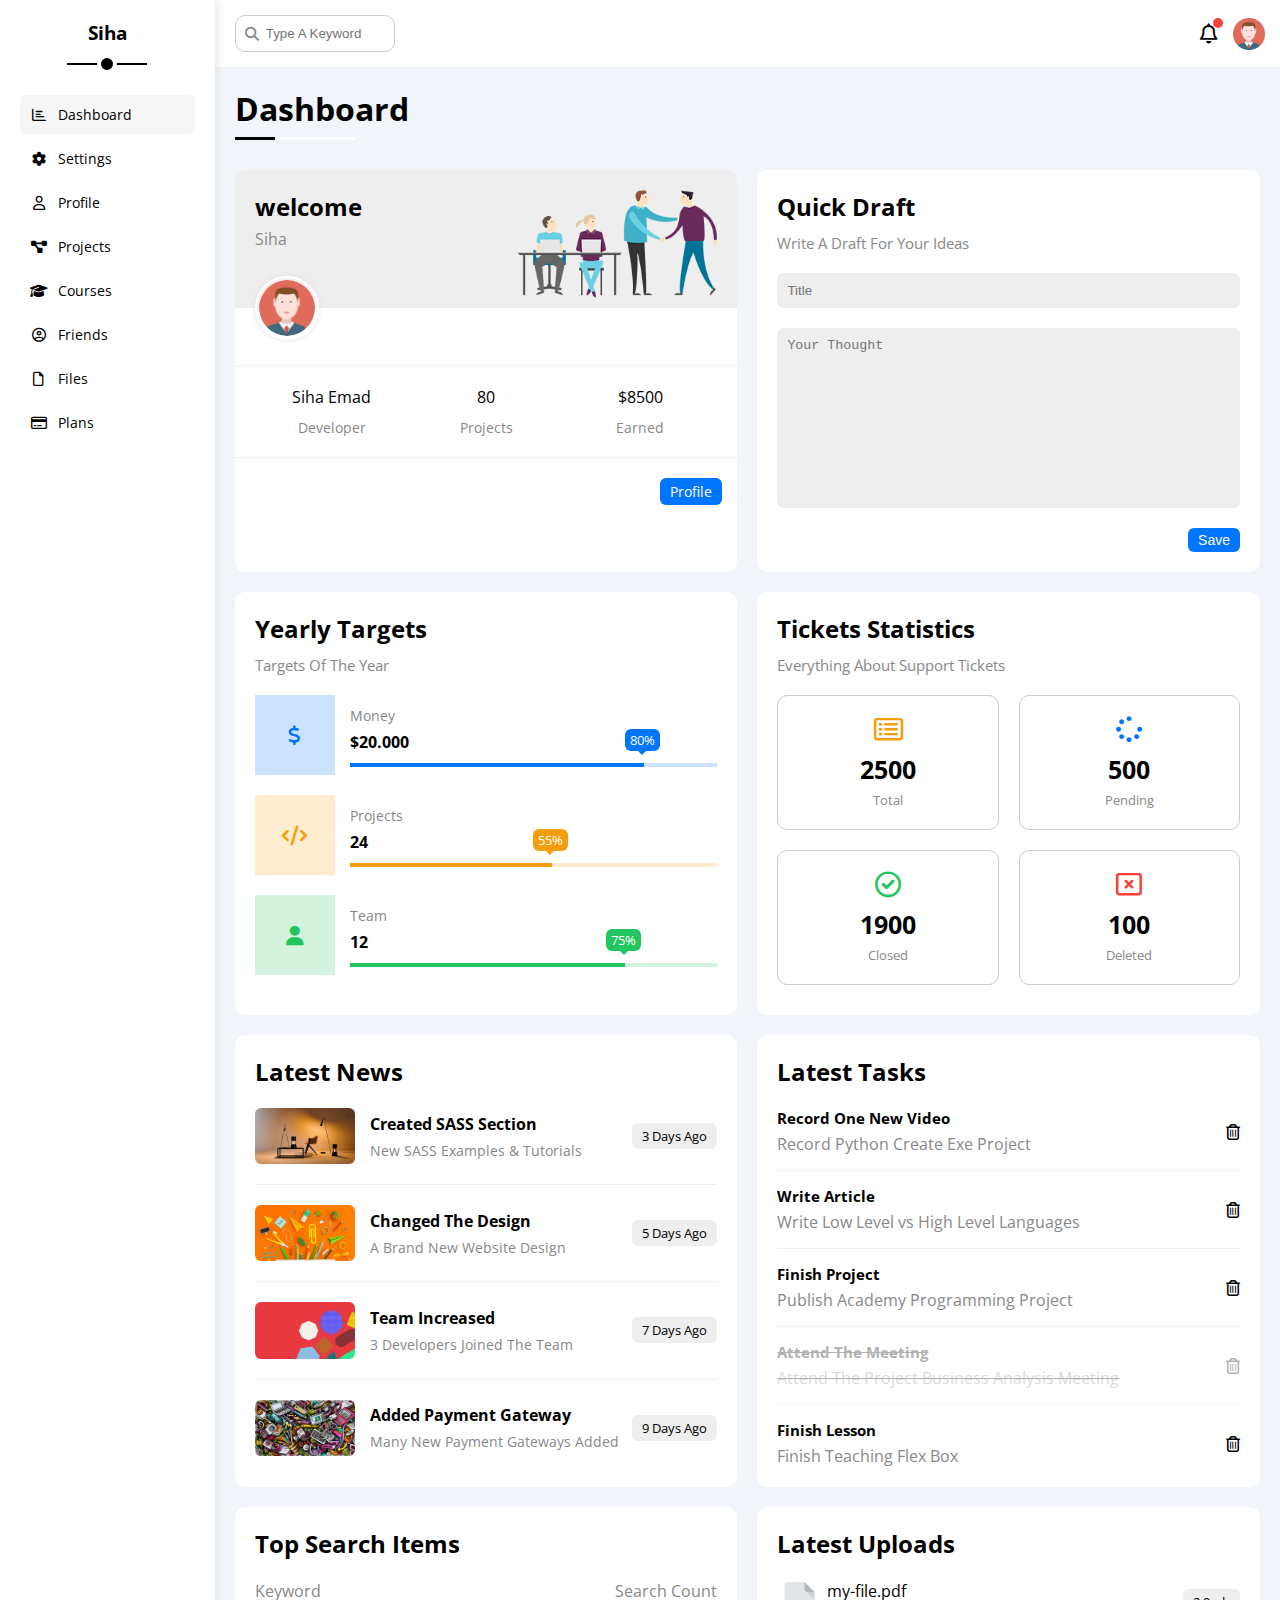
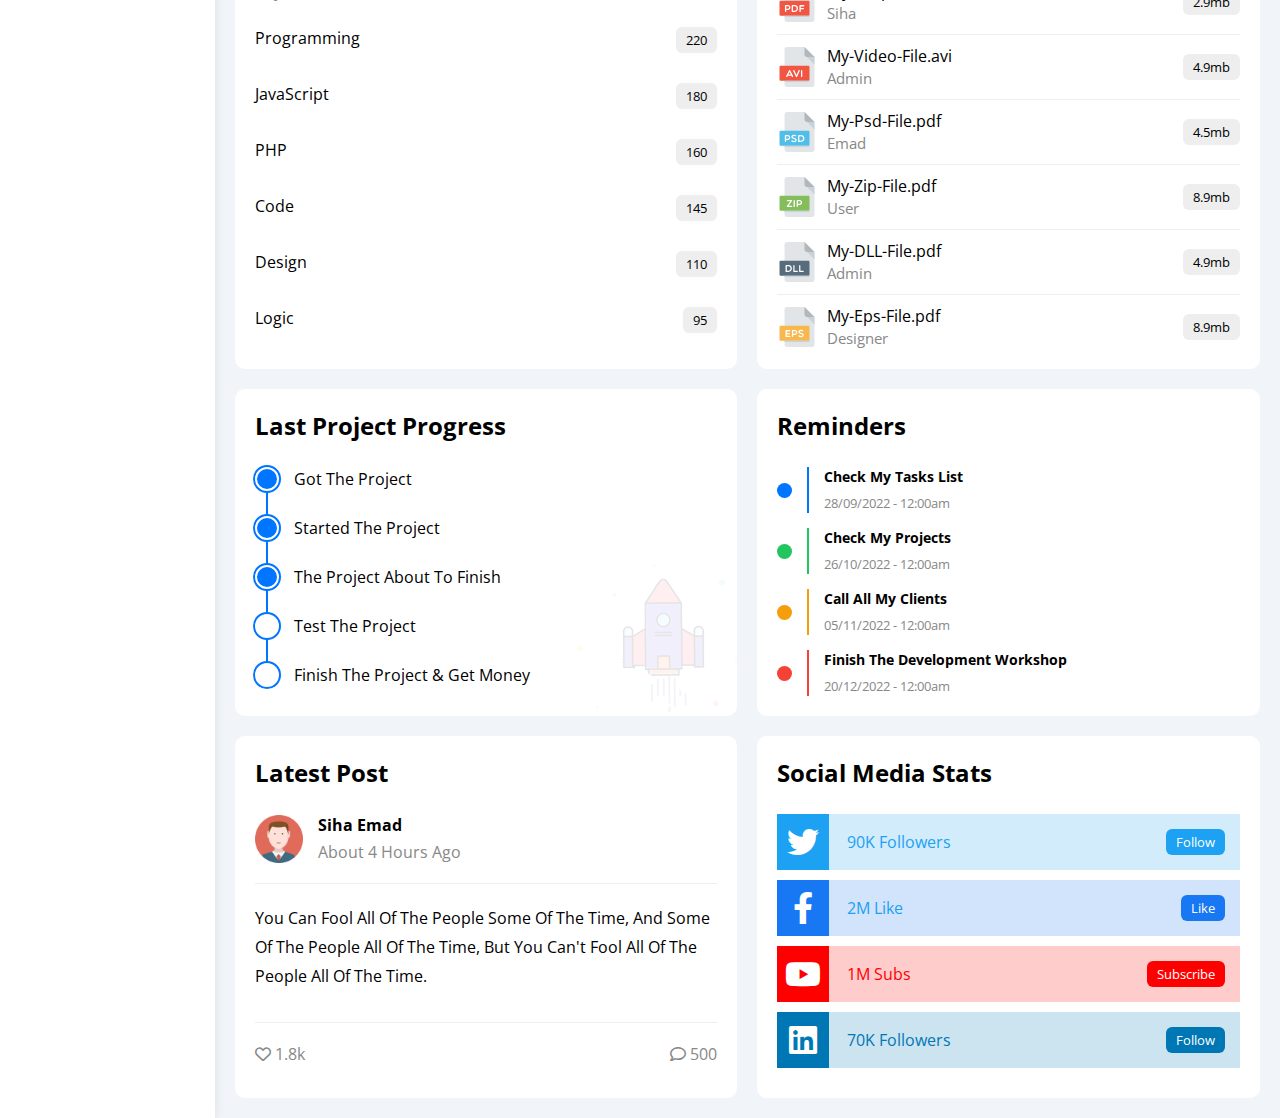
==== commit ec6cedc9: "add 5 widgets" ====
--- a/index.html
+++ b/index.html
@@ -4,9 +4,9 @@
   <meta charset="UTF-8">
   <meta http-equiv="X-UA-Compatible" content="IE=edge">
   <meta name="viewport" content="width=device-width, initial-scale=1.0">
+  <link rel="stylesheet" href="css/all.min.css">
   <link rel="stylesheet" href="css/framework.css">
   <link rel="stylesheet" href="css/master.css">
-  <link rel="stylesheet" href="css/all.min.css">
   <link rel="preconnect" href="https://fonts.googleapis.com" />
   <link rel="preconnect" href="https://fonts.gstatic.com" crossorigin />
   <link href="https://fonts.googleapis.com/css2?family=Open+Sans:wght@300;500&#038;display=swap" rel="stylesheet" />
@@ -298,6 +298,171 @@
           </div>
         </div>
         <!-- end top search word widget -->
+        <!-- start latest uploads -->
+        <div class="latest-uploads p-20 bg-white rad-10">
+          <h2 class="mt-0 mb-20">Latest Uploads</h2>
+          <ul class="m-0">
+              <li class="between-flex pb-10 mb-10">
+                <div class="d-flex align-center">
+                  <img class="mr-10" src="imgs/pdf.svg" alt="photo" />
+                  <div>
+                    <span class="d-block">my-file.pdf</span>
+                    <span class="fs-15 c-grey">Siha</span>
+                  </div>
+                </div>
+                <div class="bg-eee btn-shape fs-13">2.9mb</div>
+              </li>
+              <li class="between-flex pb-10 mb-10">
+                <div class="d-flex align-center">
+                  <img class="mr-10" src="imgs/avi.svg" alt="photo" />
+                  <div>
+                    <span class="d-block">My-Video-File.avi</span>
+                    <span class="fs-15 c-grey">Admin</span>
+                  </div>
+                </div>
+                <div class="bg-eee btn-shape fs-13">4.9mb</div>
+              </li>
+              <li class="between-flex pb-10 mb-10">
+                <div class="d-flex align-center">
+                  <img class="mr-10" src="imgs/psd.svg" alt="photo" />
+                  <div>
+                    <span class="d-block">My-Psd-File.pdf</span>
+                    <span class="fs-15 c-grey">Emad</span>
+                  </div>
+                </div>
+                <div class="bg-eee btn-shape fs-13">4.5mb</div>
+              </li>
+              <li class="between-flex pb-10 mb-10">
+                <div class="d-flex align-center">
+                  <img class="mr-10" src="imgs/zip.svg" alt="photo" />
+                  <div>
+                    <span class="d-block">My-Zip-File.pdf</span>
+                    <span class="fs-15 c-grey">User</span>
+                  </div>
+                </div>
+                <div class="bg-eee btn-shape fs-13">8.9mb</div>
+              </li>
+              <li class="between-flex pb-10 mb-10">
+                <div class="d-flex align-center">
+                  <img class="mr-10" src="imgs/dll.svg" alt="photo" />
+                  <div>
+                    <span class="d-block">My-DLL-File.pdf</span>
+                    <span class="fs-15 c-grey">Admin</span>
+                  </div>
+                </div>
+                <div class="bg-eee btn-shape fs-13">4.9mb</div>
+              </li>
+              <li class="between-flex">
+                <div class="d-flex align-center">
+                  <img class="mr-10" src="imgs/eps.svg" alt="photo" />
+                  <div>
+                    <span class="d-block">My-Eps-File.pdf</span>
+                    <span class="fs-15 c-grey">Designer</span>
+                  </div>
+                </div>
+                <div class="bg-eee btn-shape fs-13">8.9mb</div>
+              </li>
+            </ul>
+        </div>
+        <!-- end latest uploads -->
+        <!-- start last project progress widget -->
+        <div class="last-project p-20 bg-white rad-10 p-relative">
+          <h2 class="mt-0 mb-20">Last Project Progress</h2>
+          <ul class="m-0 p-relative">
+            <li class="mt-25 d-flex align-center done">Got The Project</li>
+            <li class="mt-25 d-flex align-center done">Started The Project</li>
+            <li class="mt-25 d-flex align-center done">The Project About To Finish</li>
+            <li class="mt-25 d-flex align-center current">Test The Project</li>
+            <li class="mt-25 d-flex align-center">Finish The Project & Get Money</li>
+          </ul>
+          <img class="launch-icon hide-mobile" src="imgs/project.png" alt="photo">
+        </div>
+        <!-- end last project progress widget -->
+        <!-- start reminders widget -->
+        <div class="reminders p-20 bg-white rad-10 p-relative">
+          <h2 class="mt-0 mb-25">Reminders</h2>
+          <ul class="m-0">
+            <li class="d-flex align-center mt-15">
+              <span class="key bg-blue mr-15 d-block rad-half"></span>
+              <div class="pl-15 blue">
+                <p class="fs-14 fw-bold mt-0 mb-5">Check My Tasks List</p>
+                <span class="fs-13 c-grey">28/09/2022 - 12:00am</span>
+              </div>
+            </li>
+            <li class="d-flex align-center mt-15">
+              <span class="key bg-green mr-15 d-block rad-half"></span>
+              <div class="pl-15 green">
+                <p class="fs-14 fw-bold mt-0 mb-5">Check My Projects</p>
+                <span class="fs-13 c-grey">26/10/2022 - 12:00am</span>
+              </div>
+            </li>
+            <li class="d-flex align-center mt-15">
+              <span class="key bg-orange mr-15 d-block rad-half"></span>
+              <div class="pl-15 orange">
+                <p class="fs-14 fw-bold mt-0 mb-5">Call All My Clients</p>
+                <span class="fs-13 c-grey">05/11/2022 - 12:00am</span>
+              </div>
+            </li>
+            <li class="d-flex align-center mt-15">
+              <span class="key bg-red mr-15 d-block rad-half"></span>
+              <div class="pl-15 red">
+                <p class="fs-14 fw-bold mt-0 mb-5">Finish The Development Workshop</p>
+                <span class="fs-13 c-grey">20/12/2022 - 12:00am</span>
+              </div>
+            </li>
+          </ul>
+        </div>
+        <!-- end reminders widget -->
+        <!-- start latest post widget -->
+        <div class="latest-post p-20 bg-white rad-10 p-relative">
+          <h2 class="mt-0 mb-25">Latest Post</h2>
+          <div class="top d-flex align-center">
+            <img class="avatar mr-15" src="imgs/avatar.png" alt="photo">
+            <div class="info">
+              <span class="d-block mb-5 fw-bold">Siha Emad</span>
+              <span class="c-grey">About 4 Hours Ago</span>
+            </div>
+          </div>
+          <div class="post-content txt-c-mobile pt-20 pb-20 mt-20 mb-20">
+            You Can Fool All Of The People Some Of The Time, And Some Of The People All Of The Time, But You Can't Fool All Of The People All Of The Time.
+          </div>
+          <div class="post-stats between-flex c-grey">
+            <div>
+              <i class="fa-regular fa-heart"></i>
+              <span>1.8k</span>
+            </div>
+            <div>
+              <i class="fa-regular fa-comment"></i>
+              <span>500</span>
+            </div>
+          </div>
+        </div>
+        <!-- end latest post widget -->
+        <!-- start social media stats widget -->
+        <div class="social-media p-20 bg-white rad-10 p-relative">
+          <h2 class="mt-0 mb-25">Social Media Stats</h2>
+          <div class="box twitter p-15 p-relative mb-10 between-flex">
+            <i class="fa-brands fa-twitter fa-2x c-white h-full center-flex"></i>
+            <span>90K Followers</span>
+            <a class="fs-13 c-white btn-shape" href="#">Follow</a>
+          </div>
+          <div class="box facebook p-15 p-relative mb-10 between-flex">
+            <i class="fa-brands fa-facebook-f fa-2x c-white h-full center-flex"></i>
+            <span>2M Like</span>
+            <a class="fs-13 c-white btn-shape" href="#">Like</a>
+          </div>
+          <div class="box youtube p-15 p-relative mb-10 between-flex">
+            <i class="fa-brands fa-youtube fa-2x c-white h-full center-flex"></i>
+            <span>1M Subs</span>
+            <a class="fs-13 c-white btn-shape" href="#">Subscribe</a>
+          </div>
+          <div class="box linkedin p-15 p-relative mb-10 between-flex">
+            <i class="fa-brands fa-linkedin fa-2x c-white h-full center-flex"></i>
+            <span>70K Followers</span>
+            <a class="fs-13 c-white btn-shape" href="#">Follow</a>
+          </div>
+        </div>
+        <!-- end social media stats widget -->
       </div>
     </div>
   </div>
--- a/css/master.css
+++ b/css/master.css
@@ -353,4 +353,136 @@
 .tasks .delete:hover {
   color: var(--red-color);
 }
-/* end tasks */+/* end tasks */
+/* start latest uploads */
+.latest-uploads ul li:not(:last-child) {
+  border-bottom: 1px solid #eee;
+}
+.latest-uploads ul li img {
+  width: 40px;
+  height: 40px;
+}
+/* end latest uploads */
+/* start last project */
+.last-project ul::before {
+  content: "";
+  position: absolute;
+  left: 11px;
+  width: 2px;
+  height: 100%;
+  background: var(--blue-color);
+}
+.last-project ul li::before {
+  content: "";
+  width: 20px;
+  height: 20px;
+  display: block;
+  border-radius: 50%;
+  background: white;
+  border: 2px solid white;
+  outline: 2px solid var(--blue-color);
+  margin-right: 15px;
+  z-index: 1;
+}
+.last-project ul li.done::before {
+  background-color: var(--blue-color);
+}
+.last-project ul li.current::before {
+  animation: change-color 0.8s infinite alternate;
+}
+.last-project .launch-icon {
+  position: absolute;
+  width: 160px;
+  right: 0;
+  bottom: 0;
+  opacity: 0.1;
+}
+/* end last project */
+/* start reminders */
+.reminders ul li .key {
+  width: 15px;
+  height: 15px;
+}
+.reminders ul li > .blue {
+  border-left: 2px solid var(--blue-color);
+}
+.reminders ul li > .green {
+  border-left: 2px solid var(--green-color);
+}
+.reminders ul li > .orange {
+  border-left: 2px solid var(--orange-color);
+}
+.reminders ul li > .red {
+  border-left: 2px solid var(--red-color);
+}
+/* end reminders */
+/* start latest post */
+.latest-post .avatar {
+  width: 48px;
+  height: 48px;
+}
+.latest-post .post-content {
+  text-transform: capitalize;
+  line-height: 1.8;
+  border-top: 1px solid #eee;
+  border-bottom: 1px solid #eee;
+  min-height: 140px;
+}
+/* end latest post */
+/* start social media */
+.social-media .box {
+  padding-left: 70px;
+}
+.social-media .box i {
+  position: absolute;
+  left: 0;
+  top: 0;
+  width: 52px;
+  transition: 0.3s;
+}
+.social-media .box i:hover {
+  transform: rotate(5deg);
+}
+.social-media .twitter {
+  background-color: rgb(29 161 242 / 20%);
+  color: #1da1f2;
+}
+.social-media .twitter i,
+.social-media .twitter a {
+  background-color: #1da1f2;
+}
+.social-media .facebook {
+  background-color: rgb(24 119 242 / 20%);
+  color: #1da1f2;
+}
+.social-media .facebook i,
+.social-media .facebook a {
+  background-color: #1877f2;
+}
+.social-media .youtube {
+  background-color: rgb(255 0 0 / 20%);
+  color: #ff0000;
+}
+.social-media .youtube i,
+.social-media .youtube a {
+  background-color: #ff0000;
+}
+.social-media .linkedin {
+  background-color: rgb(0 119 181 / 20%);
+  color: #0077b5;
+}
+.social-media .linkedin i,
+.social-media .linkedin a {
+  background-color: #0077b5;
+}
+/* end social media */
+/* start animation */
+@keyframes change-color {
+  from {
+    background-color: var(--blue-color);
+  }
+  to {
+    background-color: white;
+  }
+}
+/* end animation */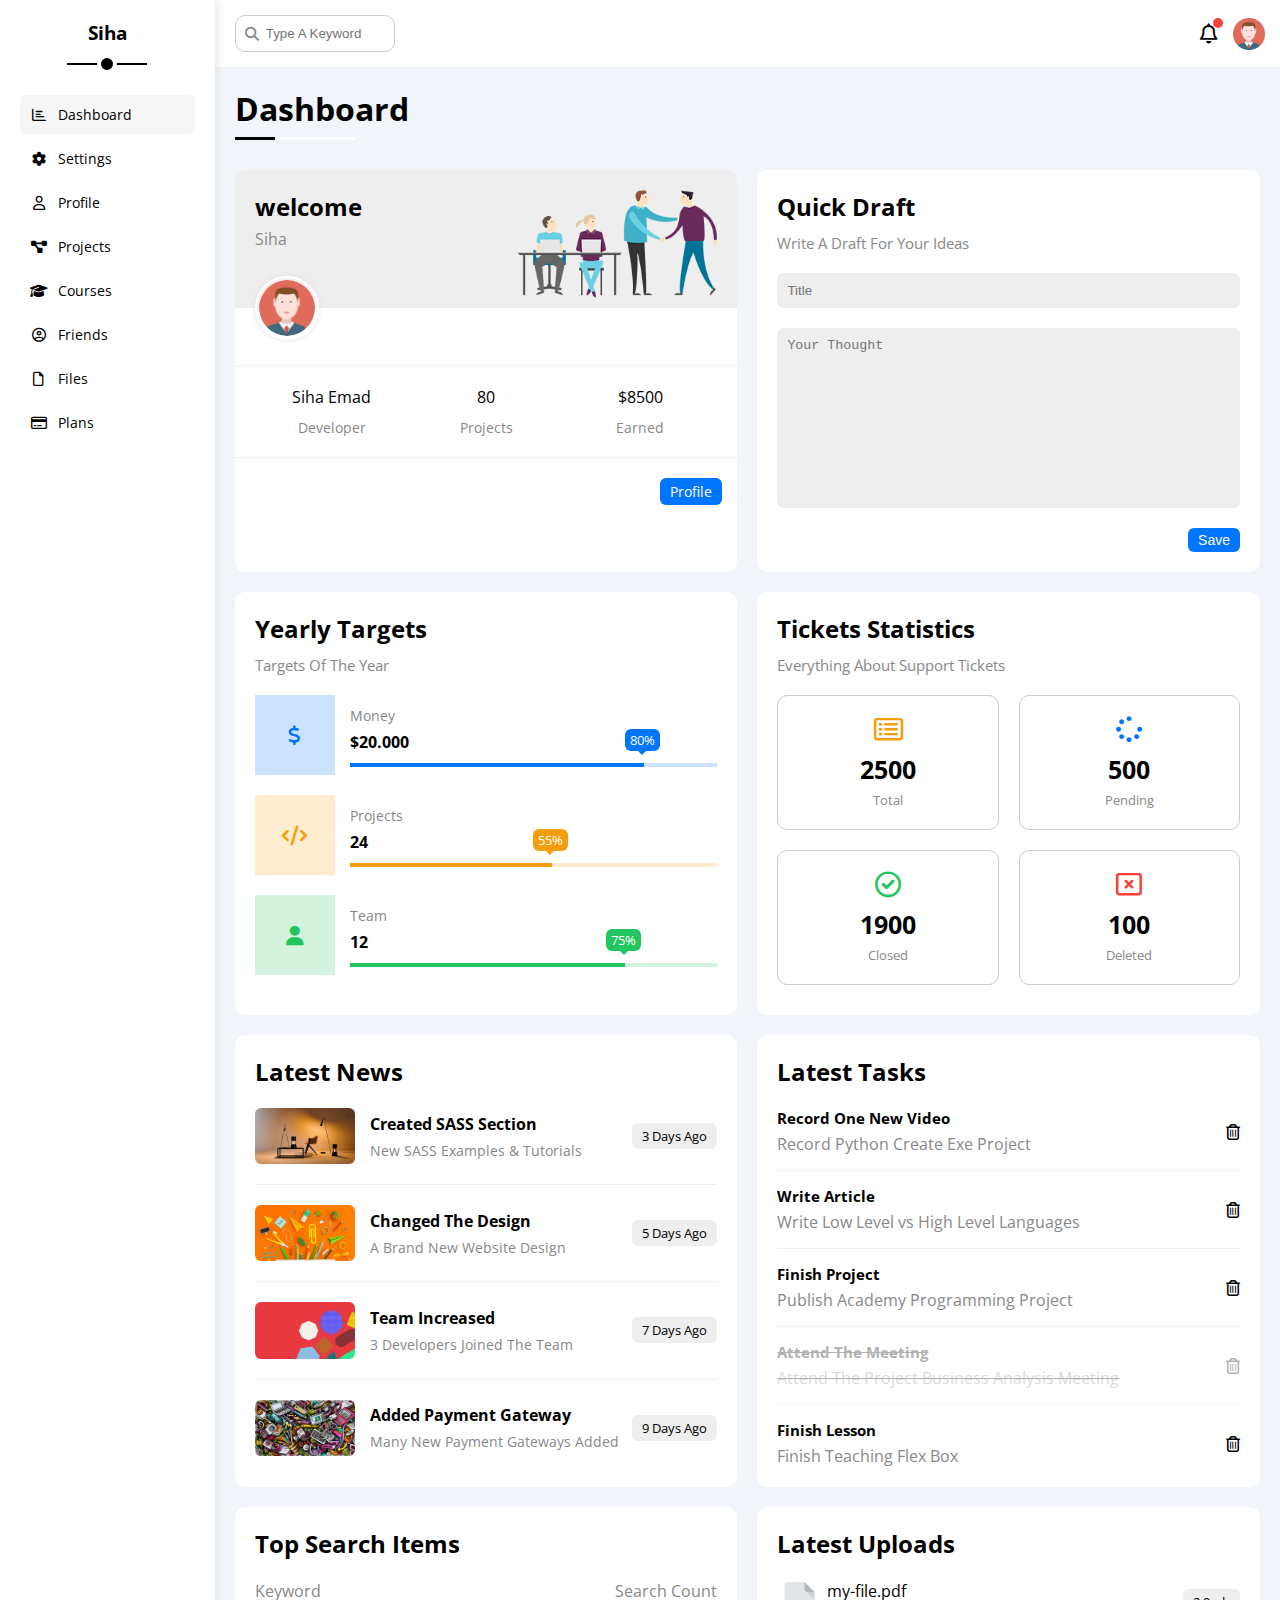
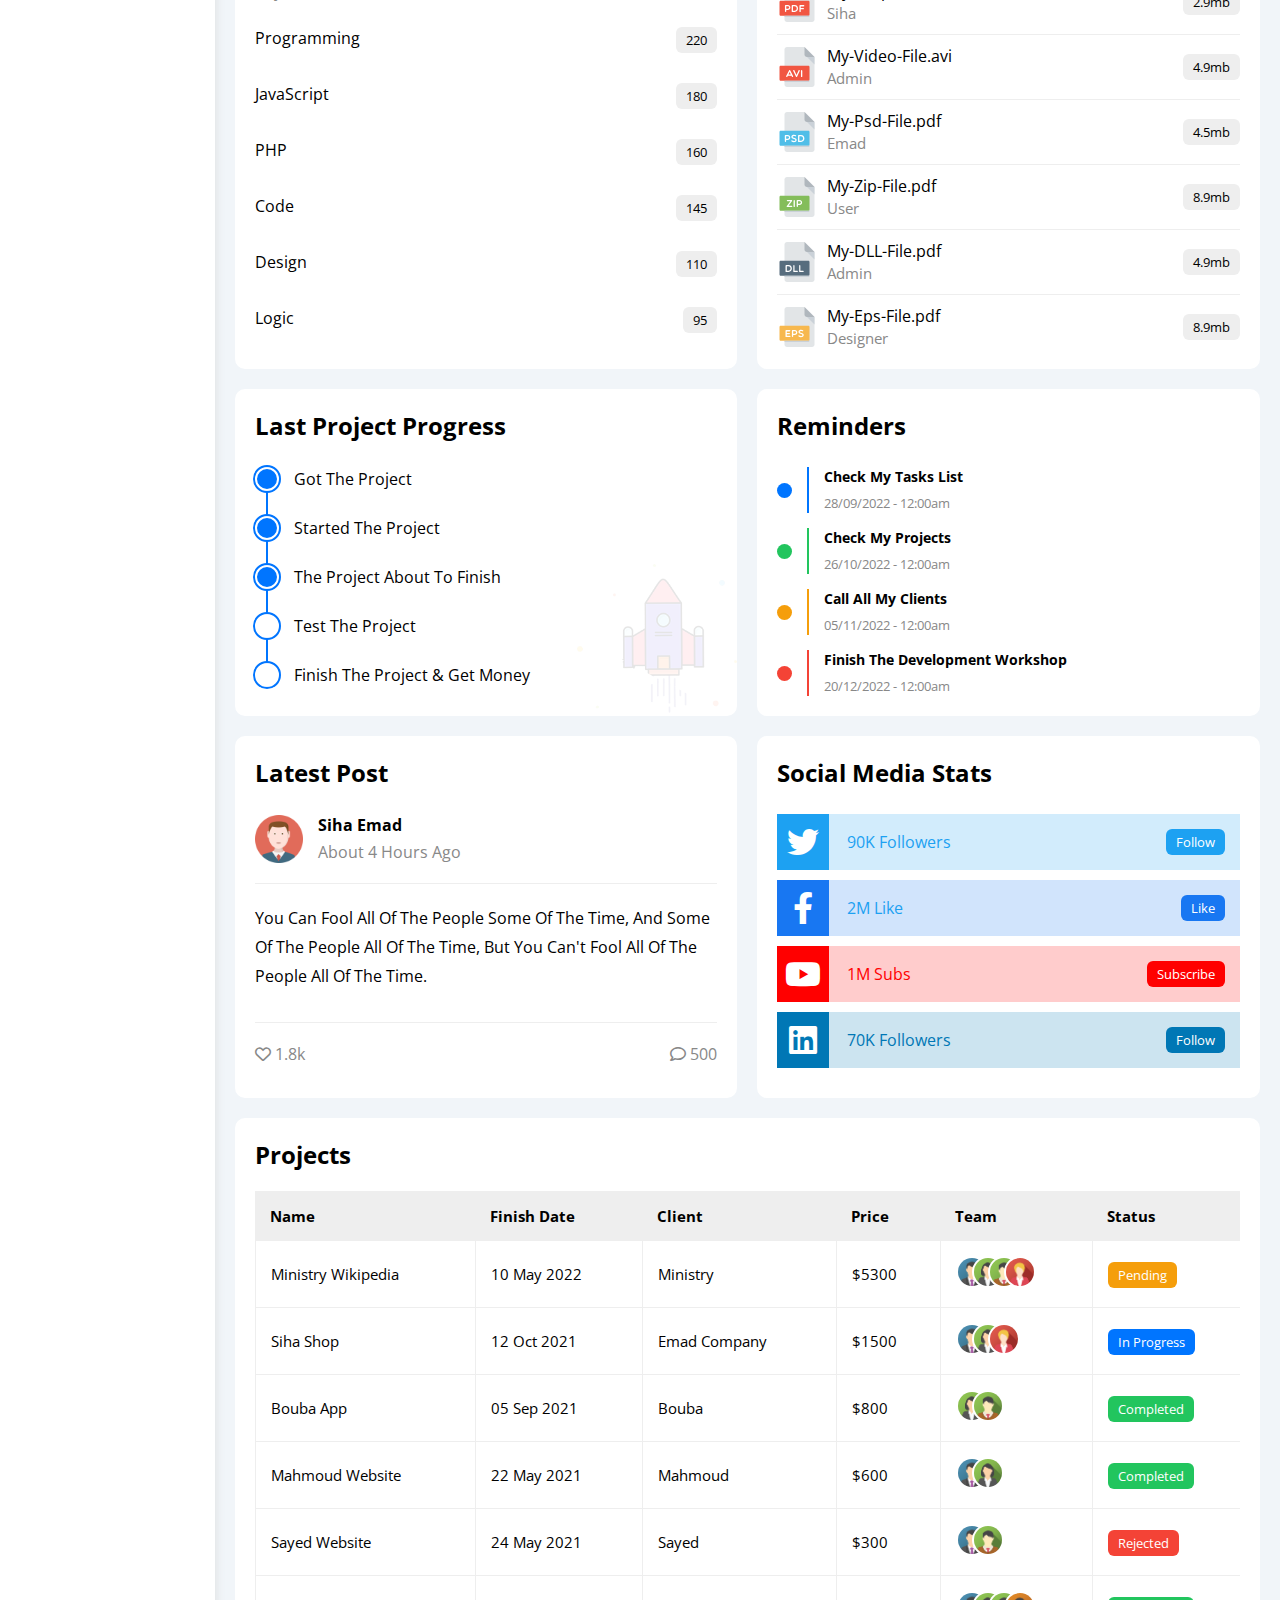
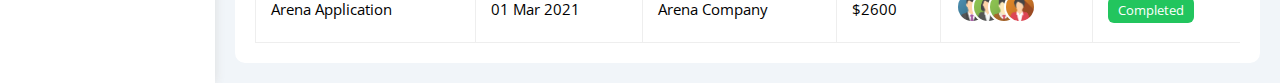
==== commit 579cd5b8: "add table" ====
--- a/index.html
+++ b/index.html
@@ -464,6 +464,100 @@
         </div>
         <!-- end social media stats widget -->
       </div>
+      <!-- start projects table -->
+      <div class="projects p-20 bg-white rad-10 m-20">
+        <h2 class="mt-0 mb-20">Projects</h2>
+        <div class="responsive-table">
+          <table class="fs-15 w-full">
+            <thead>
+              <tr>
+                <td>Name</td>
+                <td>Finish Date</td>
+                <td>Client</td>
+                <td>Price</td>
+                <td>Team</td>
+                <td>Status</td>
+              </tr>
+            </thead>
+            <tbody>
+              <tr>
+                <td>Ministry Wikipedia</td>
+                <td>10 May 2022</td>
+                <td>Ministry</td>
+                <td>$5300</td>
+                <td>
+                  <img src="imgs/team-01.png"  alt="photo" />
+                  <img src="imgs/team-02.png"  alt="photo" />
+                  <img src="imgs/team-03.png"  alt="photo" />
+                  <img src="imgs/team-05.png"  alt="photo" />
+                </td>
+                <td>
+                  <span class="label btn-shape bg-orange c-white">Pending</span>
+                </td>
+              </tr>
+              <tr>
+                <td>Siha Shop</td>
+                <td>12 Oct 2021</td>
+                <td>Emad Company</td>
+                <td>$1500</td>
+                <td>
+                  <img src="imgs/team-01.png"  alt="photo" />
+                  <img src="imgs/team-02.png"  alt="photo" />
+                  <img src="imgs/team-05.png"  alt="photo" />
+                </td>
+                <td><span class="label btn-shape bg-blue c-white">In Progress</span></td>
+              </tr>
+              <tr>
+                <td>Bouba App</td>
+                <td>05 Sep 2021</td>
+                <td>Bouba</td>
+                <td>$800</td>
+                <td>
+                  <img src="imgs/team-02.png"  alt="photo" />
+                  <img src="imgs/team-03.png"  alt="photo" />
+                </td>
+                <td><span class="label btn-shape bg-green c-white">Completed</span></td>
+              </tr>
+              <tr>
+                <td>Mahmoud Website</td>
+                <td>22 May 2021</td>
+                <td>Mahmoud</td>
+                <td>$600</td>
+                <td>
+                  <img src="imgs/team-01.png"  alt="photo" />
+                  <img src="imgs/team-02.png"  alt="photo" />
+                </td>
+                <td><span class="label btn-shape bg-green c-white">Completed</span></td>
+              </tr>
+              <tr>
+                <td>Sayed Website</td>
+                <td>24 May 2021</td>
+                <td>Sayed</td>
+                <td>$300</td>
+                <td>
+                  <img src="imgs/team-01.png"  alt="photo" />
+                  <img src="imgs/team-03.png"  alt="photo" />
+                </td>
+                <td><span class="label btn-shape bg-red c-white">Rejected</span></td>
+              </tr>
+              <tr>
+                <td>Arena Application</td>
+                <td>01 Mar 2021</td>
+                <td>Arena Company</td>
+                <td>$2600</td>
+                <td>
+                  <img src="imgs/team-01.png"  alt="photo" />
+                  <img src="imgs/team-02.png"  alt="photo" />
+                  <img src="imgs/team-03.png"  alt="photo" />
+                  <img src="imgs/team-04.png"  alt="photo" />
+                </td>
+                <td><span class="label btn-shape bg-green c-white">Completed</span></td>
+              </tr>
+            </tbody>
+          </table>
+        </div>
+      </div>
+      <!-- end projects table -->
     </div>
   </div>
 </body>
--- a/css/master.css
+++ b/css/master.css
@@ -476,6 +476,47 @@
   background-color: #0077b5;
 }
 /* end social media */
+/* start project table */
+.projects .responsive-table {
+  overflow-x: auto;
+  border-spacing: 0;
+}
+.projects table {
+  min-width: 1000px;
+  border-spacing: 0;
+}
+.projects thead td {
+  background-color: #eee;
+  font-weight: bold;
+}
+.projects table td {
+  padding: 15px;
+}
+.projects tbody td {
+  border-bottom: 1px solid #eee;
+  border-left: 1px solid #eee;
+  transition: 0.3s;
+}
+.projects table tbody tr td:last-child {
+  border-right: 1px solid #eee;
+}
+.projects tbody tr:hover td {
+  background-color: #faf7f7;
+}
+.projects table img {
+  width: 32px;
+  height: 32px;
+  border-radius: 50%;
+  padding: 2px;
+  background-color: white;
+}
+.projects table img:not(:first-child) {
+  margin-left: -20px;
+}
+.projects table .label {
+  font-size: 13px;
+}
+/* end project table */
 /* start animation */
 @keyframes change-color {
   from {
